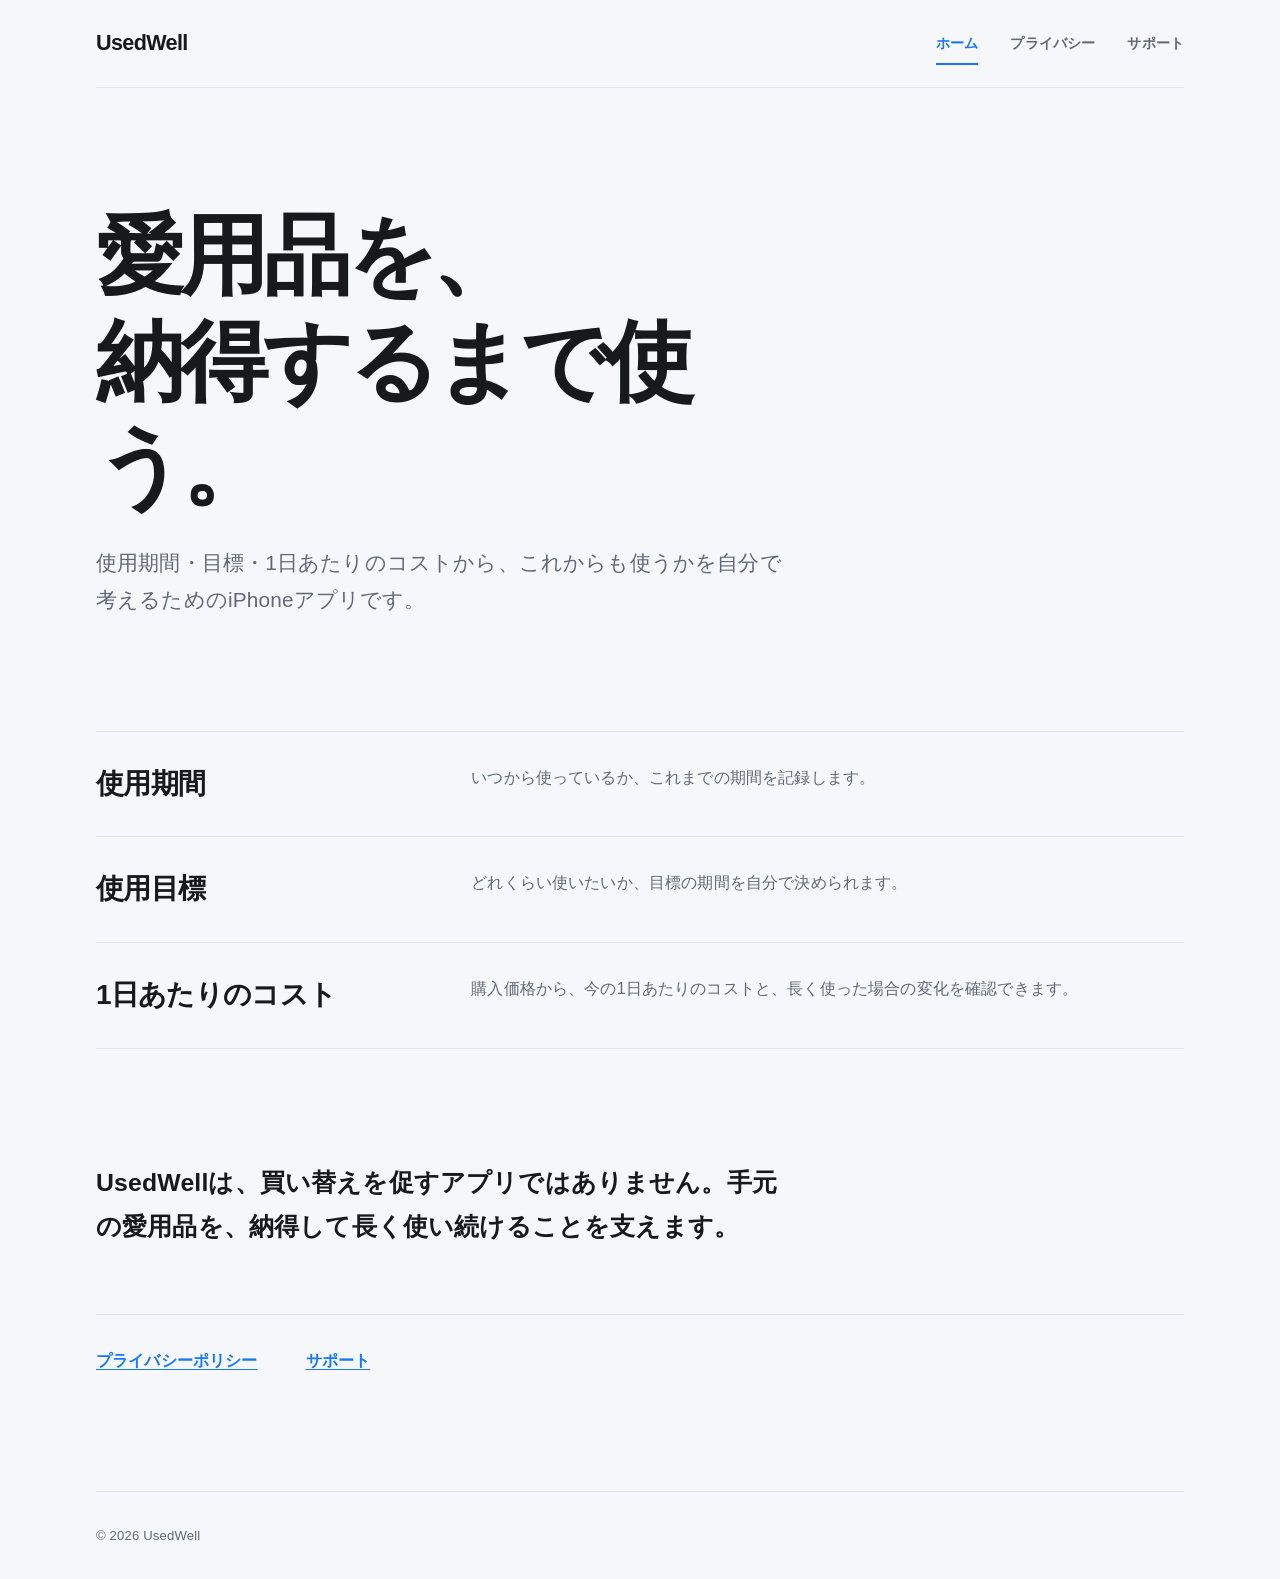
==== docs/index.html @ a08a8ba6 "Add UsedWell GitHub Pages site" ====
<!doctype html>
<html lang="ja">
  <head>
    <meta charset="utf-8">
    <meta name="viewport" content="width=device-width, initial-scale=1">
    <meta name="description" content="愛用品を、納得するまで使うためのiPhoneアプリ UsedWell。">
    <title>UsedWell</title>
    <link rel="stylesheet" href="./styles.css">
  </head>
  <body>
    <header class="site-header">
      <a class="brand" href="./" aria-label="UsedWell ホーム">UsedWell</a>
      <nav class="site-nav" aria-label="メインナビゲーション">
        <a href="./" aria-current="page">ホーム</a>
        <a href="./privacy/">プライバシー</a>
        <a href="./support/">サポート</a>
      </nav>
    </header>
    <main>
      <section class="hero">
        <h1>愛用品を、<br>納得するまで使う。</h1>
        <p class="lead">使用期間・目標・1日あたりのコストから、これからも使うかを自分で考えるためのiPhoneアプリです。</p>
      </section>
      <section class="feature-list" aria-label="UsedWellで確認できること">
        <article class="feature">
          <h2>使用期間</h2>
          <p>いつから使っているか、これまでの期間を記録します。</p>
        </article>
        <article class="feature">
          <h2>使用目標</h2>
          <p>どれくらい使いたいか、目標の期間を自分で決められます。</p>
        </article>
        <article class="feature">
          <h2>1日あたりのコスト</h2>
          <p>購入価格から、今の1日あたりのコストと、長く使った場合の変化を確認できます。</p>
        </article>
      </section>
      <p class="statement">UsedWellは、買い替えを促すアプリではありません。手元の愛用品を、納得して長く使い続けることを支えます。</p>
      <nav class="page-links" aria-label="関連ページ">
        <a href="./privacy/">プライバシーポリシー</a>
        <a href="./support/">サポート</a>
      </nav>
    </main>
    <footer class="site-footer">© 2026 UsedWell</footer>
  </body>
</html>
---- docs/styles.css ----
:root {
  color-scheme: light;
  --background: #f5f7fb;
  --surface: #ffffff;
  --text: #17191d;
  --muted: #616975;
  --line: #dfe4ec;
  --accent: #1677ff;
  --content: 68rem;
  font-family: -apple-system, BlinkMacSystemFont, "Helvetica Neue", "Yu Gothic", YuGothic,
    sans-serif;
}

* {
  box-sizing: border-box;
}

html {
  background: var(--background);
  scroll-behavior: smooth;
}

body {
  display: grid;
  grid-template-rows: auto 1fr auto;
  min-height: 100vh;
  margin: 0;
  color: var(--text);
  background: var(--background);
  font-size: 1rem;
  line-height: 1.8;
  letter-spacing: 0.01em;
}

a {
  color: var(--accent);
  text-decoration-thickness: 0.08em;
  text-underline-offset: 0.2em;
}

a:hover {
  text-decoration-thickness: 0.12em;
}

a:focus-visible,
summary:focus-visible {
  outline: 3px solid color-mix(in srgb, var(--accent) 35%, transparent);
  outline-offset: 4px;
}

.site-header,
.site-footer,
main {
  width: min(calc(100% - 3rem), var(--content));
  margin-inline: auto;
}

.site-header {
  display: flex;
  align-items: center;
  justify-content: space-between;
  min-height: 5.5rem;
  border-bottom: 1px solid var(--line);
}

.brand {
  color: var(--text);
  font-size: 1.35rem;
  font-weight: 750;
  letter-spacing: -0.03em;
  text-decoration: none;
}

.site-nav {
  display: flex;
  gap: 2rem;
  font-size: 0.9rem;
  font-weight: 600;
}

.site-nav a {
  position: relative;
  color: var(--muted);
  text-decoration: none;
}

.site-nav a[aria-current="page"] {
  color: var(--accent);
}

.site-nav a[aria-current="page"]::after {
  position: absolute;
  right: 0;
  bottom: -0.55rem;
  left: 0;
  height: 2px;
  background: var(--accent);
  content: "";
}

main {
  padding-block: clamp(4rem, 9vw, 8rem);
}

.hero {
  max-width: 52rem;
}

h1,
h2,
h3,
p {
  margin-top: 0;
}

h1 {
  max-width: 15ch;
  margin-bottom: 1.5rem;
  font-size: clamp(2.7rem, 7vw, 5.5rem);
  line-height: 1.2;
  letter-spacing: -0.05em;
}

.document h1 {
  max-width: none;
  font-size: clamp(2.4rem, 5vw, 4.4rem);
}

h2 {
  margin-bottom: 0.75rem;
  font-size: clamp(1.35rem, 2.4vw, 1.75rem);
  line-height: 1.45;
  letter-spacing: -0.025em;
}

.lead {
  max-width: 44rem;
  margin-bottom: 0;
  color: var(--muted);
  font-size: clamp(1.08rem, 2vw, 1.3rem);
}

.feature-list {
  margin: clamp(4rem, 9vw, 7rem) 0;
  border-top: 1px solid var(--line);
}

.feature {
  display: grid;
  grid-template-columns: minmax(10rem, 0.65fr) 1.35fr;
  gap: 2rem;
  padding-block: 2rem;
  border-bottom: 1px solid var(--line);
}

.feature h2,
.feature p {
  margin-bottom: 0;
}

.feature p {
  color: var(--muted);
}

.statement {
  max-width: 44rem;
  margin-bottom: 4rem;
  font-size: clamp(1.2rem, 2.5vw, 1.55rem);
  font-weight: 650;
}

.page-links {
  display: flex;
  flex-wrap: wrap;
  gap: 1.5rem 3rem;
  padding-top: 2rem;
  border-top: 1px solid var(--line);
  font-weight: 650;
}

.document {
  max-width: 50rem;
}

.document-intro {
  margin-bottom: 3.5rem;
  color: var(--muted);
  font-size: 1.1rem;
}

.policy-section {
  padding-block: 1.8rem;
  border-top: 1px solid var(--line);
}

.policy-section p:last-child,
.policy-section ul:last-child {
  margin-bottom: 0;
}

.policy-section ul {
  padding-left: 1.4rem;
}

.faq {
  margin-top: 4rem;
  border-top: 1px solid var(--line);
}

.faq details {
  border-bottom: 1px solid var(--line);
}

.faq summary {
  display: flex;
  align-items: center;
  justify-content: space-between;
  gap: 1rem;
  padding-block: 1.4rem;
  font-weight: 650;
  cursor: pointer;
  list-style: none;
}

.faq summary::-webkit-details-marker {
  display: none;
}

.faq summary::after {
  flex: 0 0 auto;
  color: var(--accent);
  font-size: 1.4rem;
  content: "+";
}

.faq details[open] summary::after {
  content: "−";
}

.faq details p {
  max-width: 43rem;
  margin-bottom: 1.6rem;
  color: var(--muted);
}

.contact {
  margin-top: 5rem;
  padding-top: 2rem;
  border-top: 1px solid var(--line);
}

.mail-link {
  display: inline-block;
  margin-top: 0.75rem;
  padding: 0.7rem 1rem;
  border: 1px solid var(--accent);
  border-radius: 0.55rem;
  font-weight: 650;
  text-decoration: none;
}

.site-footer {
  padding-block: 2rem;
  border-top: 1px solid var(--line);
  color: var(--muted);
  font-size: 0.82rem;
}

@media (max-width: 42rem) {
  .site-header,
  .site-footer,
  main {
    width: min(calc(100% - 2rem), var(--content));
  }

  .site-header {
    align-items: flex-start;
    flex-direction: column;
    justify-content: center;
    gap: 0.75rem;
    padding-block: 1rem;
  }

  .site-nav {
    width: 100%;
    justify-content: space-between;
    gap: 0.75rem;
    font-size: 0.82rem;
  }

  main {
    padding-block: 3.5rem;
  }

  h1 {
    font-size: clamp(2.5rem, 14vw, 4rem);
  }

  .feature {
    grid-template-columns: 1fr;
    gap: 0.5rem;
  }
}

@media (prefers-reduced-motion: reduce) {
  html {
    scroll-behavior: auto;
  }
}
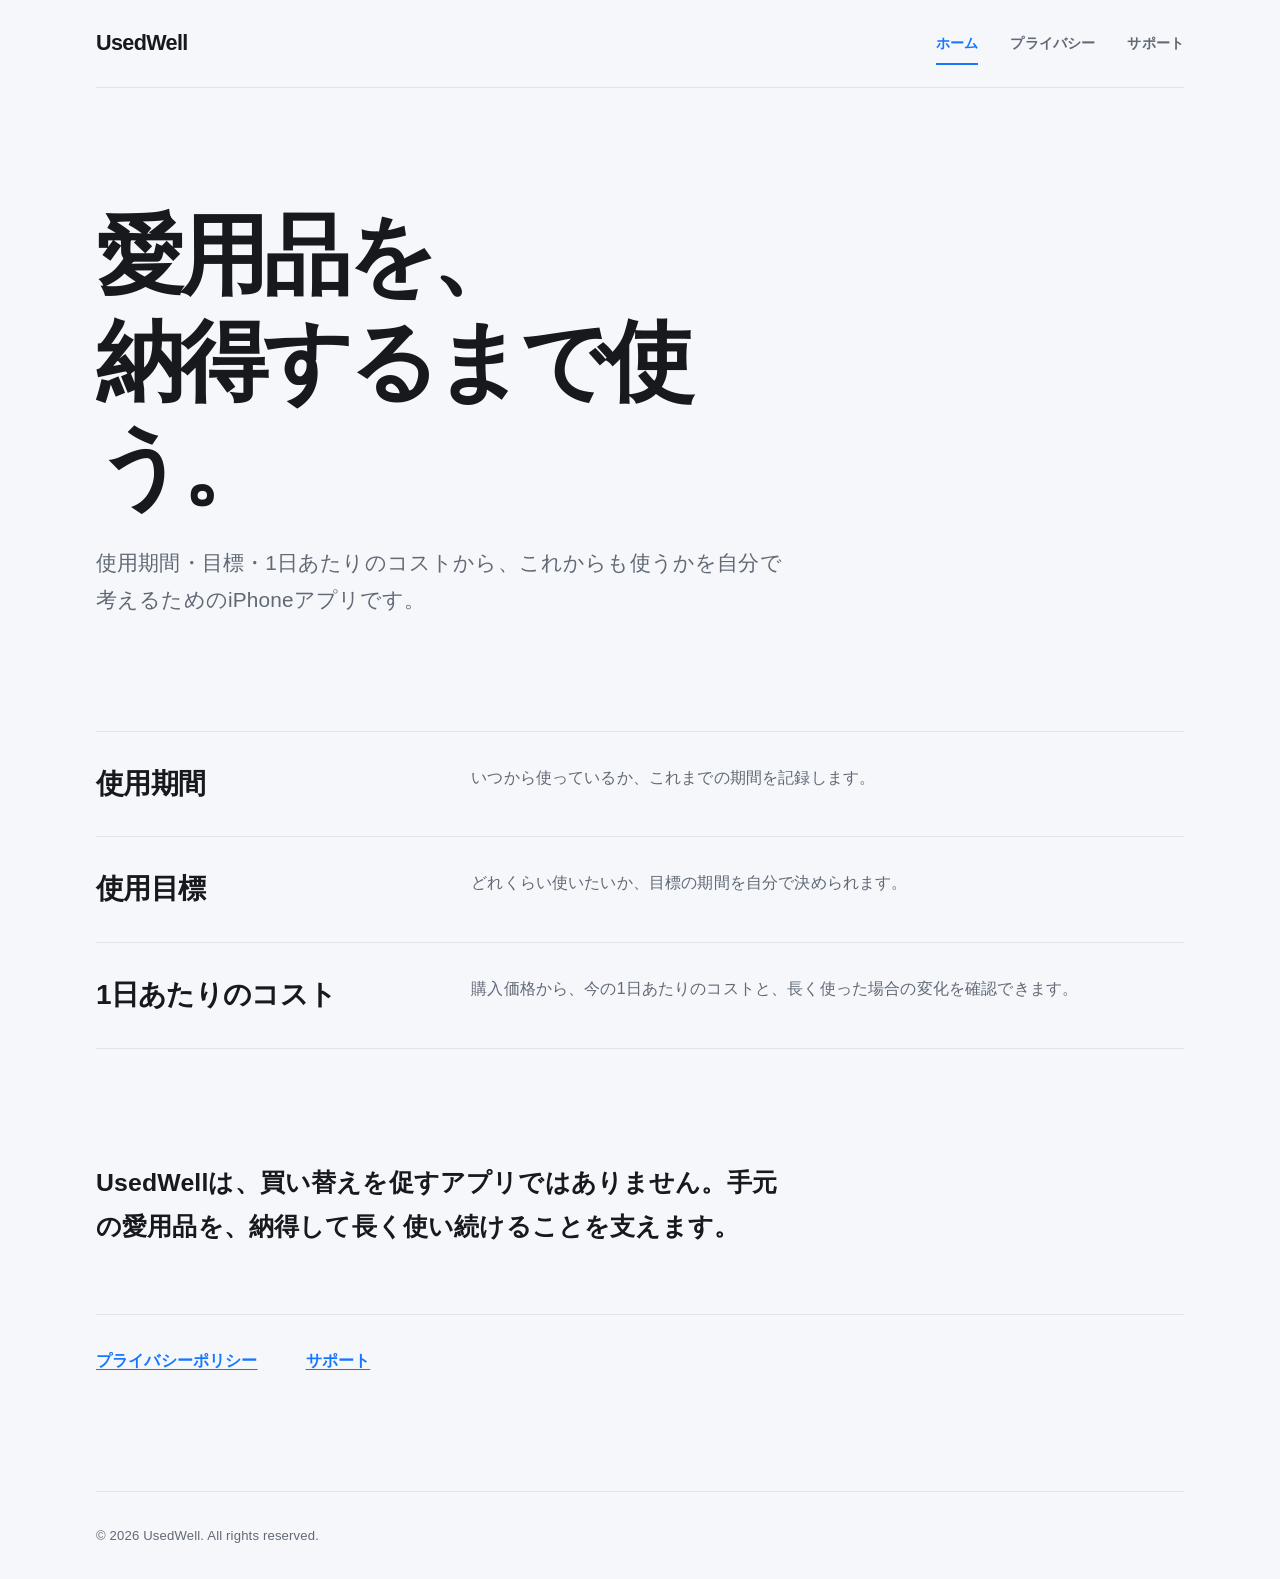
==== commit 39873668: "Finalize site copyright copy" ====
--- a/docs/index.html
+++ b/docs/index.html
@@ -41,6 +41,6 @@
         <a href="./support/">サポート</a>
       </nav>
     </main>
-    <footer class="site-footer">© 2026 UsedWell</footer>
+    <footer class="site-footer">© 2026 UsedWell. All rights reserved.</footer>
   </body>
 </html>
